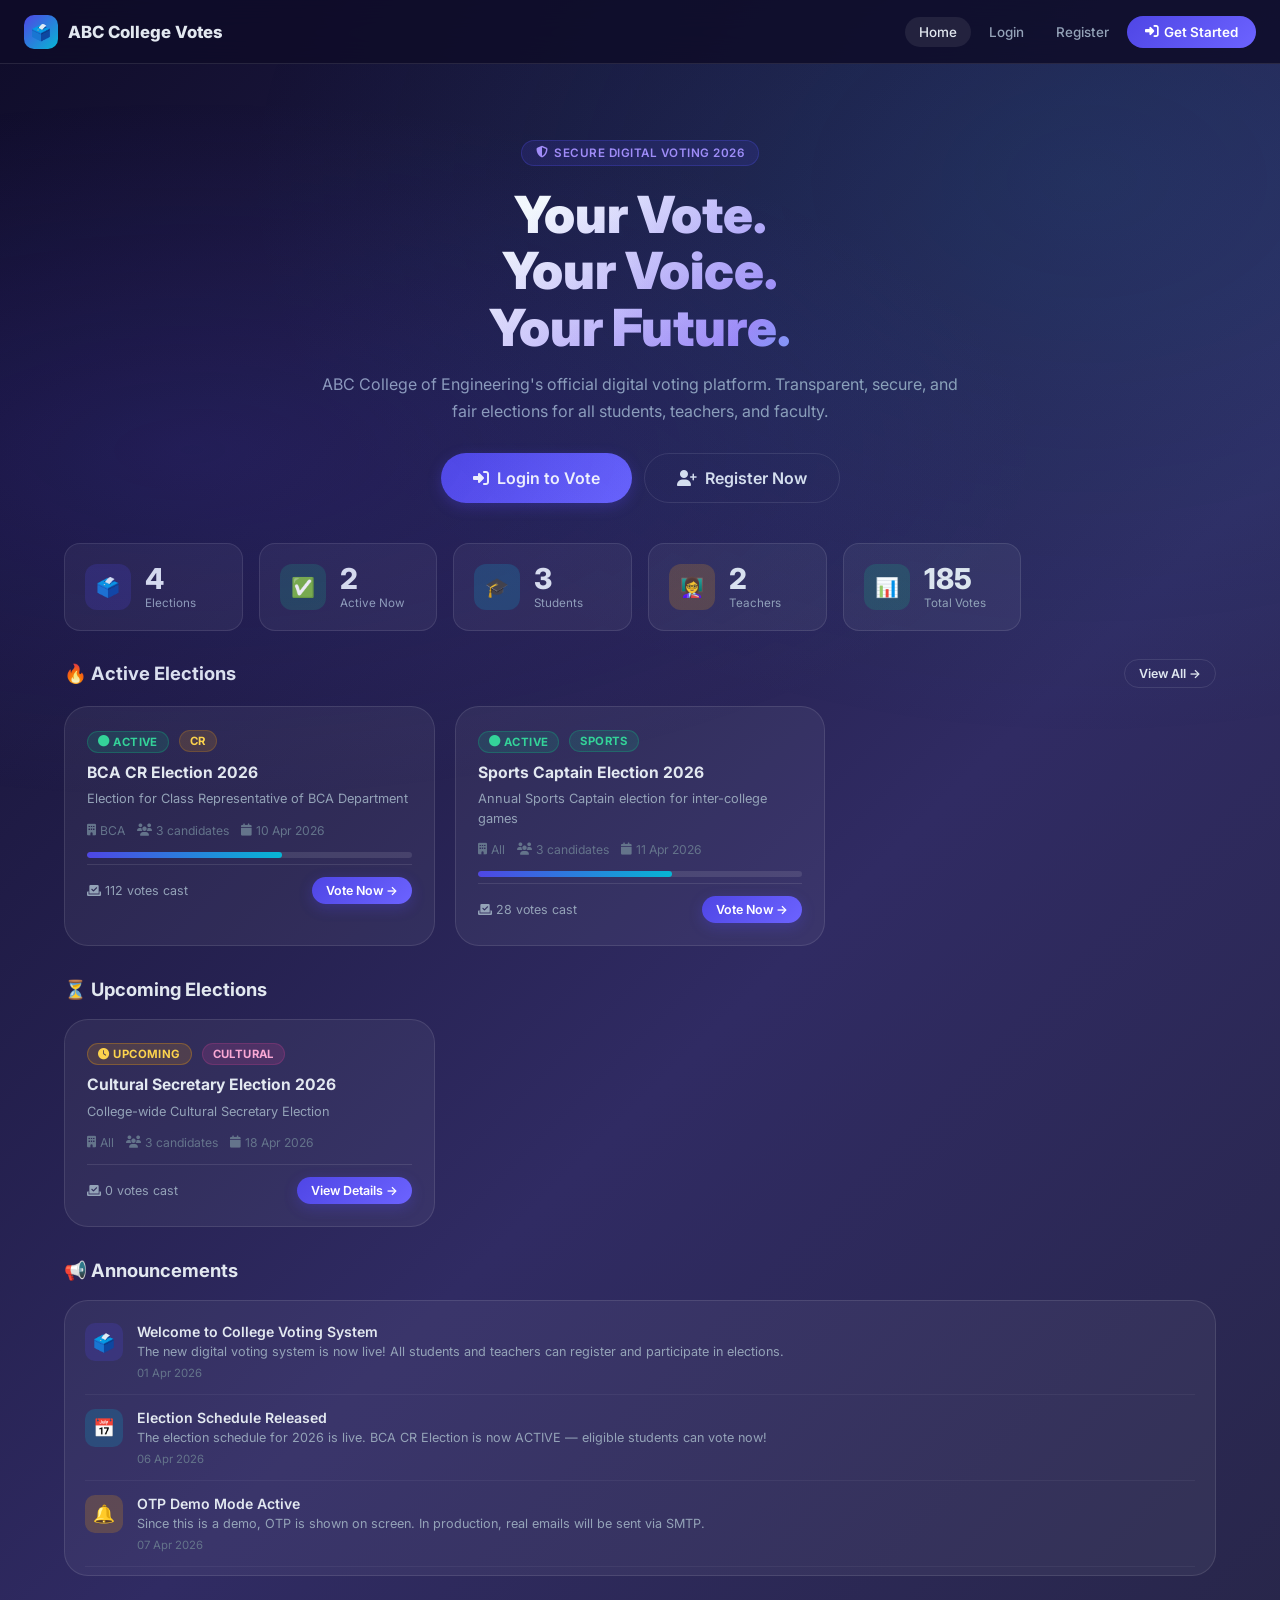
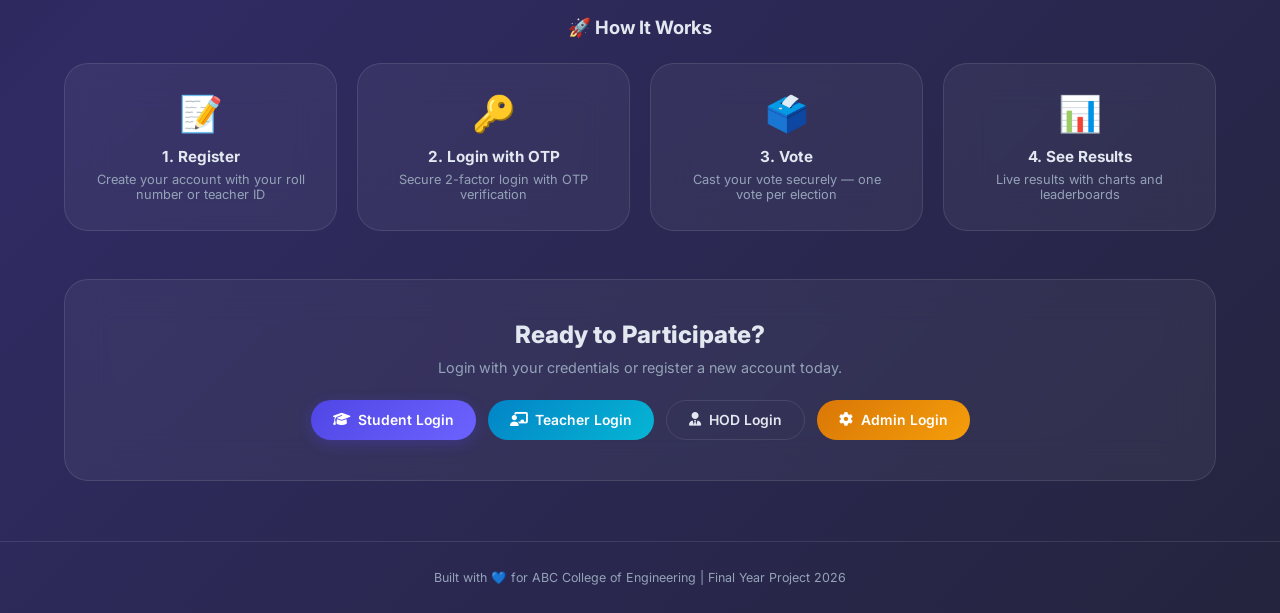
==== demo/index.html @ a4218368 "first commit" ====
<!DOCTYPE html>
<html lang="en">
<head>
<meta charset="UTF-8"><meta name="viewport" content="width=device-width,initial-scale=1">
<title>College Voting System – Digital Democracy</title>
<link rel="stylesheet" href="style.css">
<link rel="stylesheet" href="https://cdnjs.cloudflare.com/ajax/libs/font-awesome/6.5.0/css/all.min.css">
</head>
<body>
<nav class="nav">
  <a class="nav-logo" href="index.html"><span class="ico">🗳️</span>ABC College Votes</a>
  <div class="nav-links">
    <a class="nav-link active" href="index.html">Home</a>
    <a class="nav-link" href="login.html">Login</a>
    <a class="nav-link" href="register.html">Register</a>
    <a class="nav-btn" href="login.html"><i class="fas fa-sign-in-alt"></i>Get Started</a>
  </div>
</nav>

<div class="page">
  <!-- HERO -->
  <div class="hero fade">
    <div class="hero-badge"><i class="fas fa-shield-alt"></i>Secure Digital Voting 2026</div>
    <h1>Your Vote.<br>Your Voice.<br>Your Future.</h1>
    <p>ABC College of Engineering's official digital voting platform. Transparent, secure, and fair elections for all students, teachers, and faculty.</p>
    <div class="hero-btns">
      <a href="login.html" class="btn btn-primary btn-lg"><i class="fas fa-sign-in-alt"></i>Login to Vote</a>
      <a href="register.html" class="btn btn-outline btn-lg"><i class="fas fa-user-plus"></i>Register Now</a>
    </div>
  </div>

  <!-- STATS -->
  <div class="stats-grid fade" id="statsGrid">
    <div class="stat"><span class="stat-ico ico-p">🗳️</span><div><div class="stat-val" id="sElections">4</div><div class="stat-lbl">Elections</div></div></div>
    <div class="stat"><span class="stat-ico ico-g">✅</span><div><div class="stat-val" id="sActive">2</div><div class="stat-lbl">Active Now</div></div></div>
    <div class="stat"><span class="stat-ico ico-c">🎓</span><div><div class="stat-val" id="sStudents">3</div><div class="stat-lbl">Students</div></div></div>
    <div class="stat"><span class="stat-ico ico-o">👩‍🏫</span><div><div class="stat-val" id="sTeachers">2</div><div class="stat-lbl">Teachers</div></div></div>
    <div class="stat"><span class="stat-ico ico-g">📊</span><div><div class="stat-val" id="sVotes">—</div><div class="stat-lbl">Total Votes</div></div></div>
  </div>

  <!-- ACTIVE ELECTIONS -->
  <div class="sec-hd fade">
    <div class="sec-title">🔥 Active Elections</div>
    <a href="login.html" class="btn btn-sm btn-outline">View All →</a>
  </div>
  <div class="elections-grid fade" id="activeElections"></div>

  <!-- UPCOMING -->
  <div class="sec-hd fade">
    <div class="sec-title">⏳ Upcoming Elections</div>
  </div>
  <div class="elections-grid fade" id="upcomingElections"></div>

  <!-- ANNOUNCEMENTS -->
  <div class="sec-hd fade" style="margin-top:16px">
    <div class="sec-title">📢 Announcements</div>
  </div>
  <div class="tc fade">
    <div id="announcements" style="padding:8px 20px"></div>
  </div>

  <!-- HOW IT WORKS -->
  <div style="margin-top:40px;text-align:center" class="fade">
    <div class="sec-title" style="margin-bottom:24px">🚀 How It Works</div>
    <div style="display:grid;grid-template-columns:repeat(auto-fit,minmax(200px,1fr));gap:20px">
      <div class="glass-card" style="padding:28px;text-align:center">
        <div style="font-size:2.2rem;margin-bottom:12px">📝</div>
        <h3 style="font-size:.95rem;font-weight:700;margin-bottom:6px">1. Register</h3>
        <p style="font-size:.8rem;color:var(--muted)">Create your account with your roll number or teacher ID</p>
      </div>
      <div class="glass-card" style="padding:28px;text-align:center">
        <div style="font-size:2.2rem;margin-bottom:12px">🔑</div>
        <h3 style="font-size:.95rem;font-weight:700;margin-bottom:6px">2. Login with OTP</h3>
        <p style="font-size:.8rem;color:var(--muted)">Secure 2-factor login with OTP verification</p>
      </div>
      <div class="glass-card" style="padding:28px;text-align:center">
        <div style="font-size:2.2rem;margin-bottom:12px">🗳️</div>
        <h3 style="font-size:.95rem;font-weight:700;margin-bottom:6px">3. Vote</h3>
        <p style="font-size:.8rem;color:var(--muted)">Cast your vote securely — one vote per election</p>
      </div>
      <div class="glass-card" style="padding:28px;text-align:center">
        <div style="font-size:2.2rem;margin-bottom:12px">📊</div>
        <h3 style="font-size:.95rem;font-weight:700;margin-bottom:6px">4. See Results</h3>
        <p style="font-size:.8rem;color:var(--muted)">Live results with charts and leaderboards</p>
      </div>
    </div>
  </div>

  <!-- CTA -->
  <div style="text-align:center;margin-top:48px;padding:40px 20px" class="glass-card fade">
    <h2 style="font-size:1.5rem;font-weight:800;margin-bottom:10px">Ready to Participate?</h2>
    <p style="color:var(--muted);margin-bottom:24px;font-size:.9rem">Login with your credentials or register a new account today.</p>
    <div style="display:flex;gap:12px;justify-content:center;flex-wrap:wrap">
      <a href="login.html?role=student" class="btn btn-primary"><i class="fas fa-graduation-cap"></i>Student Login</a>
      <a href="login.html?role=teacher" class="btn btn-info"><i class="fas fa-chalkboard-teacher"></i>Teacher Login</a>
      <a href="login.html?role=hod" class="btn btn-outline"><i class="fas fa-user-tie"></i>HOD Login</a>
      <a href="login.html?role=admin" class="btn btn-warning"><i class="fas fa-cog"></i>Admin Login</a>
    </div>
  </div>
</div>

<footer>Built with 💙 for ABC College of Engineering | Final Year Project 2026</footer>

<script src="app.js"></script>
<script>
// Load live data
const elections = getElections();
const votes     = DB.getO('votes');

// Stats
let totalVotes = 0;
Object.values(votes).forEach(ev => totalVotes += Object.values(ev).reduce((a,b)=>a+b,0));
document.getElementById('sElections').textContent = elections.length;
document.getElementById('sActive').textContent    = elections.filter(e=>e.status==='active').length;
document.getElementById('sStudents').textContent  = DB.get('students').length;
document.getElementById('sTeachers').textContent  = DB.get('teachers').length;
document.getElementById('sVotes').textContent     = totalVotes;

// Election card builder
function elCard(e) {
  const total = getVoteCount(e.id);
  const statusColors = { active:'badge-active', upcoming:'badge-upcoming', completed:'badge-completed' };
  const typeColors   = { cr:'badge-cr',student:'badge-student',teacher:'badge-teacher',cultural:'badge-cultural',sports:'badge-active',hod:'badge-hod',general:'badge-teacher' };
  return `<div class="ec" onclick="window.location.href='login.html'">
    <span class="badge ${statusColors[e.status]||'badge-upcoming'}">
      <i class="fas fa-${e.status==='active'?'circle':'clock'}"></i>${e.status.toUpperCase()}
    </span>
    <span class="badge ${typeColors[e.type]||'badge-student'}" style="margin-left:6px">${e.type.toUpperCase()}</span>
    <div class="ec-title">${e.title}</div>
    <div class="ec-desc">${e.desc}</div>
    <div class="ec-meta">
      <span><i class="fas fa-building"></i>${e.dept}</span>
      <span><i class="fas fa-users"></i>${e.candidates.length} candidates</span>
      <span><i class="fas fa-calendar"></i>${fmtDate(e.end)}</span>
    </div>
    ${e.status==='active'?`<div class="prog"><div class="prog-fill" style="width:60%"></div></div>`:''}
    <div class="ec-footer">
      <span style="font-size:.78rem;color:var(--muted)"><i class="fas fa-vote-yea"></i> ${total} votes cast</span>
      <a href="login.html" class="btn btn-sm btn-primary">
        ${e.status==='active'?'Vote Now':'View Details'} →
      </a>
    </div>
  </div>`;
}

document.getElementById('activeElections').innerHTML   = elections.filter(e=>e.status==='active').map(elCard).join('') || '<p style="color:var(--muted)">No active elections right now.</p>';
document.getElementById('upcomingElections').innerHTML = elections.filter(e=>e.status==='upcoming').map(elCard).join('')|| '<p style="color:var(--muted)">No upcoming elections scheduled.</p>';

// Announcements
const anns = DB.get('announcements');
document.getElementById('announcements').innerHTML = anns.map(a=>`
  <div style="display:flex;gap:14px;padding:14px 0;border-bottom:1px solid rgba(255,255,255,.05)">
    <div style="width:38px;height:38px;border-radius:10px;background:${a.color};display:flex;align-items:center;justify-content:center;font-size:1.1rem;flex-shrink:0">${a.icon}</div>
    <div>
      <div style="font-size:.88rem;font-weight:600;margin-bottom:3px">${a.title}</div>
      <div style="font-size:.79rem;color:var(--muted);line-height:1.5">${a.body}</div>
      <div style="font-size:.71rem;color:var(--dim);margin-top:4px">${fmtDate(a.date)}</div>
    </div>
  </div>`).join('');
</script>
</body>
</html>
---- demo/style.css ----
@import url('https://fonts.googleapis.com/css2?family=Inter:wght@400;500;600;700;800;900&display=swap');
:root{--p:#4f46e5;--pl:#6c63ff;--a:#06b6d4;--s:#10b981;--w:#f59e0b;--d:#ef4444;--bg:#0f0c29;--card:rgba(255,255,255,.05);--border:rgba(255,255,255,.1);--text:#e2e8f0;--muted:#94a3b8;--dim:#64748b;--r:12px;--rl:16px;--rx:24px;--rf:999px}
*{box-sizing:border-box;margin:0;padding:0}
html{scroll-behavior:smooth}
body{font-family:'Inter',sans-serif;background:linear-gradient(135deg,#0f0c29,#302b63,#24243e);min-height:100vh;color:var(--text);overflow-x:hidden}
body::before{content:'';position:fixed;inset:0;background:radial-gradient(ellipse at 15% 50%,rgba(79,70,229,.15),transparent 55%),radial-gradient(ellipse at 85% 20%,rgba(6,182,212,.1),transparent 55%);pointer-events:none;z-index:0}
#app{position:relative;z-index:1;min-height:100vh}
/* Nav */
.nav{position:fixed;top:0;left:0;right:0;z-index:100;background:rgba(15,12,41,.85);backdrop-filter:blur(20px);border-bottom:1px solid var(--border);height:64px;display:flex;align-items:center;padding:0 24px;gap:12px}
.nav-logo{display:flex;align-items:center;gap:10px;font-size:1.05rem;font-weight:800;text-decoration:none;color:var(--text)}
.nav-logo .ico{width:34px;height:34px;border-radius:10px;background:linear-gradient(135deg,var(--p),var(--a));display:flex;align-items:center;justify-content:center;font-size:1rem}
.nav-links{display:flex;align-items:center;gap:4px;margin-left:auto}
.nav-link{padding:7px 14px;border-radius:var(--rf);text-decoration:none;color:var(--muted);font-size:.84rem;font-weight:500;transition:.2s;cursor:pointer;border:none;background:none;font-family:inherit}
.nav-link:hover,.nav-link.active{color:var(--text);background:rgba(255,255,255,.08)}
.nav-btn{padding:8px 18px;border-radius:var(--rf);background:linear-gradient(135deg,var(--p),var(--pl));color:#fff;font-size:.84rem;font-weight:600;cursor:pointer;border:none;font-family:inherit;transition:.2s;text-decoration:none;display:inline-flex;align-items:center;gap:6px}
.nav-btn:hover{transform:translateY(-1px);box-shadow:0 0 20px rgba(79,70,229,.4)}
/* Buttons */
.btn{display:inline-flex;align-items:center;gap:8px;padding:11px 22px;border-radius:var(--rf);font-size:.87rem;font-weight:600;cursor:pointer;border:none;font-family:inherit;text-decoration:none;transition:.2s;white-space:nowrap}
.btn-primary{background:linear-gradient(135deg,var(--p),var(--pl));color:#fff;box-shadow:0 4px 14px rgba(79,70,229,.3)}
.btn-primary:hover{transform:translateY(-2px);box-shadow:0 8px 24px rgba(79,70,229,.4)}
.btn-outline{background:transparent;border:1px solid var(--border);color:var(--text)}
.btn-outline:hover{background:rgba(255,255,255,.08)}
.btn-success{background:linear-gradient(135deg,#059669,var(--s));color:#fff}
.btn-warning{background:linear-gradient(135deg,#d97706,var(--w));color:#fff}
.btn-danger{background:linear-gradient(135deg,#dc2626,var(--d));color:#fff}
.btn-info{background:linear-gradient(135deg,#0284c7,var(--a));color:#fff}
.btn-sm{padding:6px 14px;font-size:.78rem}
.btn-lg{padding:14px 32px;font-size:1rem}
.btn-full{width:100%;justify-content:center}
.btn:disabled{opacity:.5;cursor:not-allowed;transform:none!important}
/* Cards */
.glass-card{background:var(--card);backdrop-filter:blur(20px);border:1px solid var(--border);border-radius:var(--rx);transition:.3s}
.glass-card:hover{border-color:rgba(255,255,255,.18);background:rgba(255,255,255,.07);transform:translateY(-2px);box-shadow:0 16px 48px rgba(0,0,0,.4)}
/* Forms */
.form-group{margin-bottom:18px}
.form-label{display:block;font-size:.82rem;font-weight:600;color:var(--muted);margin-bottom:7px}
.form-control{width:100%;padding:11px 14px;background:rgba(0,0,0,.3);border:1px solid var(--border);border-radius:var(--r);color:var(--text);font-family:inherit;font-size:.9rem;transition:.2s;outline:none}
.form-control:focus{border-color:var(--p);background:rgba(79,70,229,.08);box-shadow:0 0 0 3px rgba(79,70,229,.15)}
.form-control::placeholder{color:var(--dim)}
select.form-control{appearance:none;background-image:url("data:image/svg+xml,%3Csvg xmlns='http://www.w3.org/2000/svg' width='12' height='12' fill='%2394a3b8' viewBox='0 0 16 16'%3E%3Cpath d='M7.247 11.14L2.451 5.658C1.885 5.013 2.345 4 3.204 4h9.592a1 1 0 0 1 .753 1.659l-4.796 5.48a1 1 0 0 1-1.506 0z'/%3E%3C/svg%3E");background-repeat:no-repeat;background-position:right 12px center;padding-right:32px}
.fi{position:relative}.fi .icon{position:absolute;left:13px;top:50%;transform:translateY(-50%);color:var(--muted);font-size:.9rem}.fi .form-control{padding-left:38px}
/* Alerts */
.alert{padding:12px 16px;border-radius:var(--r);font-size:.87rem;font-weight:500;margin-bottom:16px;display:flex;align-items:center;gap:8px}
.alert-danger{background:rgba(239,68,68,.12);border:1px solid rgba(239,68,68,.25);color:#fca5a5}
.alert-success{background:rgba(16,185,129,.12);border:1px solid rgba(16,185,129,.25);color:#6ee7b7}
.alert-warning{background:rgba(245,158,11,.12);border:1px solid rgba(245,158,11,.25);color:#fcd34d}
.alert-info{background:rgba(59,130,246,.12);border:1px solid rgba(59,130,246,.25);color:#93c5fd}
.alert-demo{background:linear-gradient(135deg,rgba(79,70,229,.15),rgba(6,182,212,.1));border:1px solid rgba(79,70,229,.3);flex-direction:column;text-align:center;padding:16px}
/* Role tabs */
.role-tabs{display:flex;background:rgba(0,0,0,.3);border:1px solid var(--border);border-radius:var(--rf);padding:4px;margin-bottom:24px}
.role-tab{flex:1;text-align:center;padding:8px 4px;border-radius:var(--rf);font-size:.75rem;font-weight:600;cursor:pointer;color:var(--muted);transition:.2s;border:none;background:none;font-family:inherit}
.role-tab.active{background:linear-gradient(135deg,var(--p),var(--pl));color:#fff}
/* OTP */
.otp-inputs{display:flex;gap:10px;justify-content:center;margin:20px 0}
.otp-inp{width:50px;height:58px;text-align:center;font-size:1.5rem;font-weight:700;background:rgba(0,0,0,.4);border:2px solid var(--border);border-radius:var(--r);color:var(--text);font-family:inherit;outline:none;transition:.2s}
.otp-inp:focus{border-color:var(--p);box-shadow:0 0 0 3px rgba(79,70,229,.2)}
.otp-timer{text-align:center;font-size:.82rem;color:var(--muted);margin-bottom:12px}
/* Status badges */
.badge{display:inline-flex;align-items:center;gap:4px;padding:3px 10px;border-radius:var(--rf);font-size:.71rem;font-weight:700;letter-spacing:.4px;text-transform:uppercase}
.badge-active{background:rgba(16,185,129,.15);color:#34d399;border:1px solid rgba(16,185,129,.3)}
.badge-upcoming{background:rgba(245,158,11,.15);color:#fcd34d;border:1px solid rgba(245,158,11,.3)}
.badge-completed{background:rgba(148,163,184,.15);color:#94a3b8;border:1px solid rgba(100,116,139,.3)}
.badge-pending{background:rgba(245,158,11,.15);color:#fcd34d;border:1px solid rgba(245,158,11,.3)}
.badge-approved{background:rgba(16,185,129,.15);color:#34d399;border:1px solid rgba(16,185,129,.3)}
.badge-cr{background:rgba(245,158,11,.15);color:#fcd34d;border:1px solid rgba(245,158,11,.2)}
.badge-cultural{background:rgba(236,72,153,.15);color:#f9a8d4;border:1px solid rgba(236,72,153,.2)}
.badge-student{background:rgba(79,70,229,.15);color:#a78bfa;border:1px solid rgba(79,70,229,.2)}
.badge-teacher{background:rgba(6,182,212,.15);color:#38bdf8;border:1px solid rgba(6,182,212,.2)}
.badge-hod{background:rgba(168,85,247,.15);color:#c084fc;border:1px solid rgba(168,85,247,.2)}
/* Dashboard sidebar */
.dash-layout{display:flex;min-height:100vh}
.sidebar{width:240px;flex-shrink:0;background:rgba(0,0,0,.3);border-right:1px solid var(--border);padding:64px 0 20px;position:fixed;top:0;left:0;bottom:0;overflow-y:auto;z-index:10}
.sb-profile{padding:20px;border-bottom:1px solid var(--border);margin-bottom:8px;display:flex;align-items:center;gap:12px}
.sb-avatar{width:40px;height:40px;border-radius:50%;background:linear-gradient(135deg,var(--p),var(--a));display:flex;align-items:center;justify-content:center;font-weight:700;font-size:1rem;flex-shrink:0}
.sb-name{font-size:.85rem;font-weight:600}.sb-role{font-size:.71rem;color:var(--muted)}
.sb-section{font-size:.66rem;font-weight:700;letter-spacing:1px;text-transform:uppercase;color:var(--dim);padding:14px 20px 4px}
.sb-item{display:flex;align-items:center;gap:10px;padding:10px 20px;color:var(--muted);font-size:.84rem;font-weight:500;cursor:pointer;transition:.2s;border:none;background:none;font-family:inherit;width:100%;text-align:left;text-decoration:none}
.sb-item:hover{background:rgba(255,255,255,.07);color:var(--text)}
.sb-item.active{background:rgba(79,70,229,.15);color:#a78bfa;font-weight:600}
.sb-item i{width:18px;text-align:center}
.main{margin-left:240px;flex:1;padding:80px 32px 40px;min-width:0}
/* Stats cards */
.stats-grid{display:grid;grid-template-columns:repeat(auto-fill,minmax(170px,1fr));gap:16px;margin-bottom:28px}
.stat{background:var(--card);border:1px solid var(--border);border-radius:var(--rl);padding:20px;display:flex;align-items:center;gap:14px;transition:.2s}
.stat:hover{border-color:rgba(255,255,255,.18);transform:translateY(-2px)}
.stat-ico{width:46px;height:46px;border-radius:var(--r);display:flex;align-items:center;justify-content:center;font-size:1.2rem;flex-shrink:0}
.ico-p{background:rgba(79,70,229,.2);color:#a78bfa}.ico-c{background:rgba(6,182,212,.2);color:#38bdf8}
.ico-g{background:rgba(16,185,129,.2);color:#34d399}.ico-o{background:rgba(245,158,11,.2);color:#fcd34d}
.ico-r{background:rgba(239,68,68,.2);color:#fca5a5}
.stat-val{font-size:1.8rem;font-weight:800;line-height:1}.stat-lbl{font-size:.73rem;color:var(--muted);margin-top:2px}
/* Table card */
.tc{background:var(--card);border:1px solid var(--border);border-radius:var(--rx);overflow:hidden;margin-bottom:24px}
.tc-head{padding:16px 22px;border-bottom:1px solid var(--border);display:flex;align-items:center;justify-content:space-between}
.tc-title{font-size:.95rem;font-weight:700}
table{width:100%;border-collapse:collapse}
thead th{padding:11px 20px;text-align:left;font-size:.72rem;font-weight:700;text-transform:uppercase;letter-spacing:.5px;color:var(--muted);background:rgba(0,0,0,.2)}
tbody td{padding:13px 20px;font-size:.86rem;border-bottom:1px solid rgba(255,255,255,.04)}
tbody tr:last-child td{border-bottom:none}
tbody tr:hover td{background:rgba(255,255,255,.03)}
/* Election cards */
.elections-grid{display:grid;grid-template-columns:repeat(auto-fill,minmax(300px,1fr));gap:20px;margin-bottom:32px}
.ec{background:var(--card);border:1px solid var(--border);border-radius:var(--rx);padding:22px;cursor:pointer;transition:.3s;position:relative;overflow:hidden}
.ec::before{content:'';position:absolute;top:0;left:0;right:0;height:3px;background:linear-gradient(90deg,var(--p),var(--a));opacity:0;transition:.3s}
.ec:hover{border-color:rgba(79,70,229,.4);transform:translateY(-4px);box-shadow:0 12px 40px rgba(0,0,0,.4)}
.ec:hover::before{opacity:1}
.ec-title{font-size:.98rem;font-weight:700;margin:10px 0 6px;line-height:1.3}
.ec-desc{font-size:.8rem;color:var(--muted);margin-bottom:14px;line-height:1.5}
.ec-meta{display:flex;gap:12px;font-size:.76rem;color:var(--dim);margin-bottom:14px;flex-wrap:wrap}
.ec-meta span{display:flex;align-items:center;gap:4px}
.ec-footer{display:flex;align-items:center;justify-content:space-between;padding-top:12px;border-top:1px solid var(--border)}
/* Progress */
.prog{height:6px;background:rgba(255,255,255,.1);border-radius:3px;overflow:hidden;margin:6px 0}
.prog-fill{height:100%;border-radius:3px;background:linear-gradient(90deg,var(--p),var(--a));transition:width .5s}
/* Candidate cards */
.cand-grid{display:grid;grid-template-columns:repeat(auto-fill,minmax(190px,1fr));gap:16px;margin:18px 0}
.cand{background:var(--card);border:2px solid var(--border);border-radius:var(--rx);padding:20px;text-align:center;cursor:pointer;transition:.3s;position:relative}
.cand:hover{border-color:rgba(79,70,229,.5);transform:translateY(-2px)}
.cand.selected{border-color:var(--p);background:rgba(79,70,229,.1);box-shadow:0 0 0 3px rgba(79,70,229,.2)}
.cand .chk{position:absolute;top:10px;right:10px;width:22px;height:22px;border-radius:50%;background:var(--p);display:none;align-items:center;justify-content:center;font-size:.65rem;color:#fff}
.cand.selected .chk{display:flex}
.cand-av{width:68px;height:68px;border-radius:50%;background:linear-gradient(135deg,var(--p),var(--a));display:flex;align-items:center;justify-content:center;font-size:1.7rem;margin:0 auto 10px;font-weight:700}
.cand-name{font-size:.92rem;font-weight:700;margin-bottom:3px}
.cand-sub{font-size:.76rem;color:var(--muted)}
.cand-votes{font-size:.78rem;color:var(--a);margin-top:6px;font-weight:600}
/* Winner */
.winner-card{background:linear-gradient(135deg,rgba(79,70,229,.2),rgba(6,182,212,.15));border:1px solid rgba(79,70,229,.3);border-radius:var(--rx);padding:28px;text-align:center;margin-bottom:20px}
.winner-av{width:76px;height:76px;border-radius:50%;background:linear-gradient(135deg,#f59e0b,#fbbf24);display:flex;align-items:center;justify-content:center;font-size:1.8rem;margin:0 auto 10px;border:3px solid rgba(245,158,11,.4);box-shadow:0 0 20px rgba(245,158,11,.3)}
/* Toast */
.toast{position:fixed;bottom:24px;right:24px;z-index:999;background:#1e1b3a;border:1px solid var(--border);border-radius:var(--rl);padding:14px 20px;display:flex;align-items:center;gap:12px;font-size:.87rem;font-weight:500;box-shadow:0 16px 48px rgba(0,0,0,.4);animation:slideIn .3s ease;max-width:340px}
@keyframes slideIn{from{transform:translateX(100%);opacity:0}to{transform:translateX(0);opacity:1}}
.toast-s{border-color:rgba(16,185,129,.4)}.toast-s i{color:#34d399}
.toast-e{border-color:rgba(239,68,68,.4)}.toast-e i{color:#fca5a5}
/* Modal */
.overlay{position:fixed;inset:0;background:rgba(0,0,0,.7);backdrop-filter:blur(8px);display:flex;align-items:center;justify-content:center;z-index:200;padding:20px}
.modal{background:#1a1635;border:1px solid var(--border);border-radius:var(--rx);padding:30px;width:100%;max-width:460px}
/* Leaderboard */
.leader-row{display:flex;align-items:center;gap:14px;padding:12px 0;border-bottom:1px solid rgba(255,255,255,.05)}
.leader-row:last-child{border-bottom:none}
.lr-rank{width:30px;height:30px;border-radius:50%;display:flex;align-items:center;justify-content:center;font-size:.82rem;font-weight:700;flex-shrink:0}
.r1{background:linear-gradient(135deg,#f59e0b,#fbbf24);color:#000}
.r2{background:linear-gradient(135deg,#94a3b8,#cbd5e1);color:#000}
.r3{background:linear-gradient(135deg,#b45309,#d97706);color:#fff}
.rn{background:rgba(255,255,255,.1);color:var(--muted)}
.lr-name{font-weight:600;font-size:.9rem}.lr-sub{font-size:.74rem;color:var(--muted)}
.lr-votes{margin-left:auto;font-weight:700;color:var(--a);font-size:.88rem}
/* Animations */
.fade{animation:fadeIn .4s ease}
@keyframes fadeIn{from{opacity:0;transform:translateY(8px)}to{opacity:1;transform:translateY(0)}}
/* Section header */
.sec-hd{display:flex;align-items:center;justify-content:space-between;margin-bottom:18px}
.sec-title{font-size:1.15rem;font-weight:700}
/* Hero */
.hero{text-align:center;padding:60px 20px 40px;max-width:700px;margin:0 auto}
.hero-badge{display:inline-flex;align-items:center;gap:6px;background:rgba(79,70,229,.15);border:1px solid rgba(79,70,229,.3);border-radius:var(--rf);padding:5px 14px;font-size:.73rem;font-weight:600;color:#a78bfa;margin-bottom:20px;text-transform:uppercase;letter-spacing:.5px}
.hero h1{font-size:clamp(1.8rem,5vw,3.2rem);font-weight:900;line-height:1.1;margin-bottom:16px;background:linear-gradient(135deg,#fff 30%,#a78bfa 70%,#38bdf8);-webkit-background-clip:text;-webkit-text-fill-color:transparent;background-clip:text}
.hero p{font-size:1rem;color:var(--muted);margin-bottom:28px;line-height:1.7}
.hero-btns{display:flex;gap:12px;justify-content:center;flex-wrap:wrap}
/* Page wrapper */
.page{padding:80px 24px 60px;max-width:1200px;margin:0 auto}
.page-sm{padding:80px 20px 60px;max-width:480px;margin:0 auto}
.page-md{padding:80px 20px 60px;max-width:720px;margin:0 auto}
/* Footer */
footer{text-align:center;padding:28px;color:var(--muted);font-size:.78rem;border-top:1px solid var(--border)}
/* Responsive */
@media(max-width:768px){.sidebar{display:none}.main{margin-left:0;padding:72px 16px 32px}.elections-grid{grid-template-columns:1fr}.stats-grid{grid-template-columns:1fr 1fr}.cand-grid{grid-template-columns:1fr 1fr}}
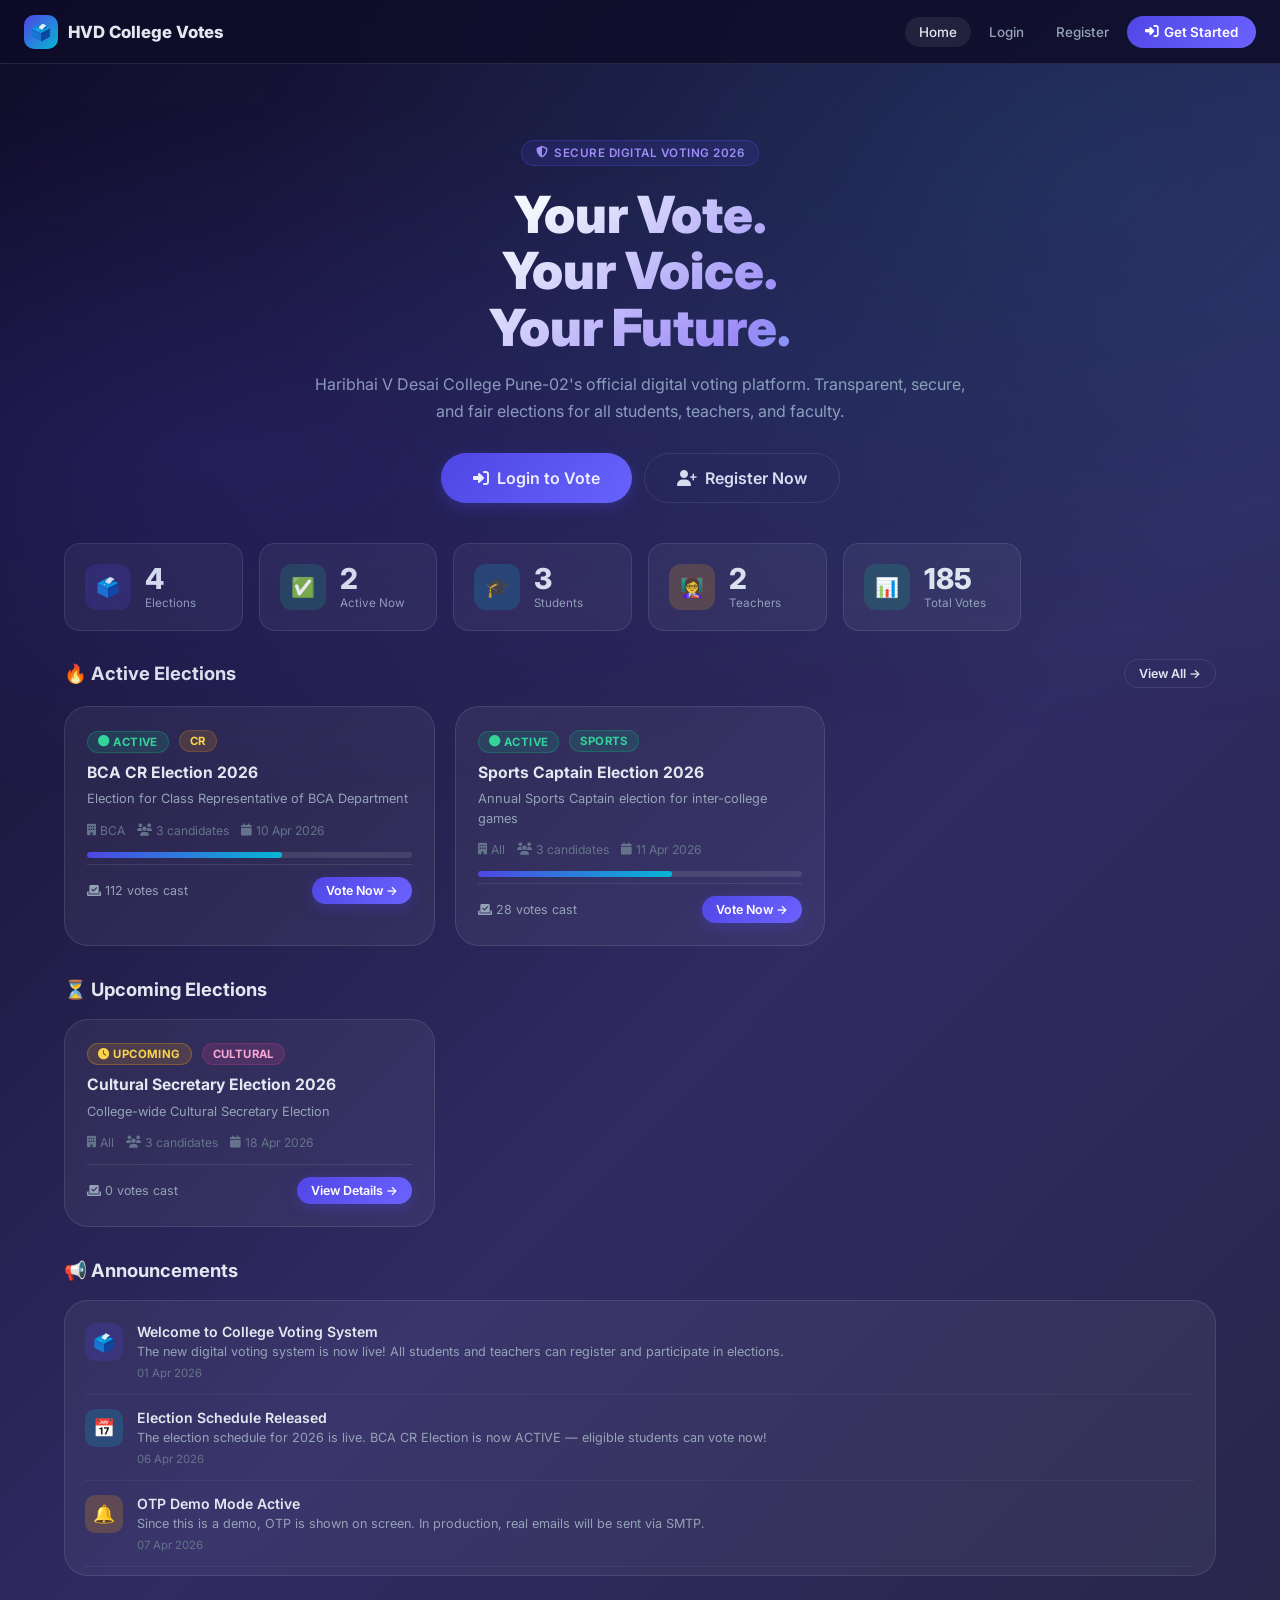
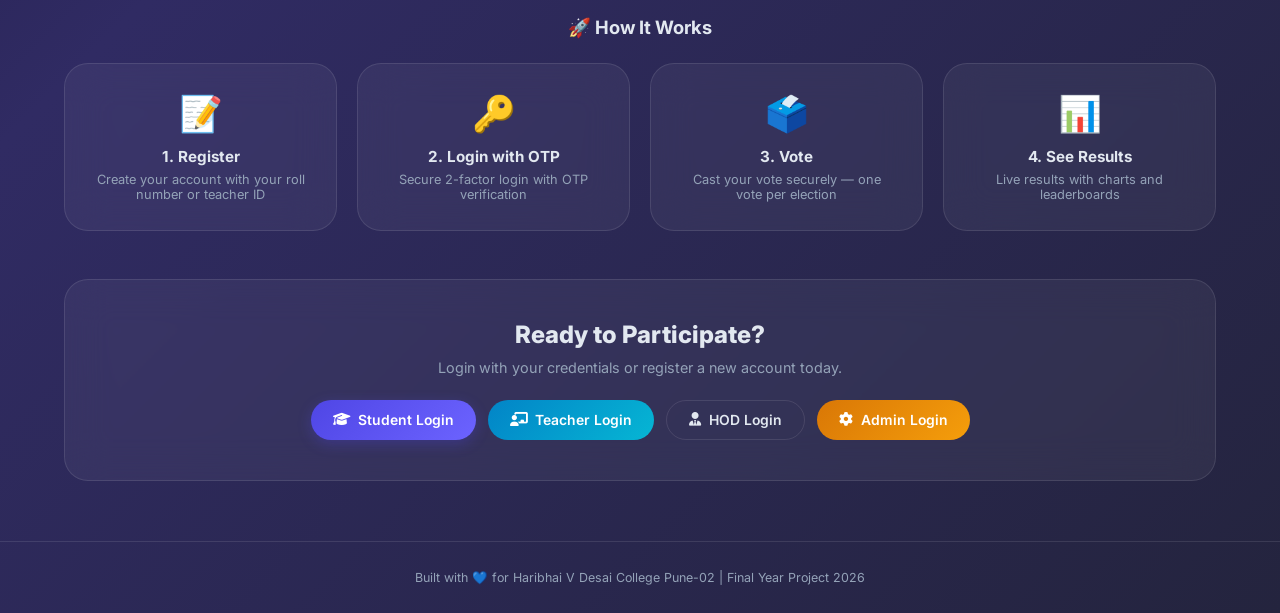
==== commit 3202a65b: "collage name chanages" ====
--- a/demo/index.html
+++ b/demo/index.html
@@ -1,4 +1,4 @@
-<!DOCTYPE html>
+﻿<!DOCTYPE html>
 <html lang="en">
 <head>
 <meta charset="UTF-8"><meta name="viewport" content="width=device-width,initial-scale=1">
@@ -8,7 +8,7 @@
 </head>
 <body>
 <nav class="nav">
-  <a class="nav-logo" href="index.html"><span class="ico">🗳️</span>ABC College Votes</a>
+  <a class="nav-logo" href="index.html"><span class="ico">🗳️</span>HVD College Votes</a>
   <div class="nav-links">
     <a class="nav-link active" href="index.html">Home</a>
     <a class="nav-link" href="login.html">Login</a>
@@ -22,7 +22,7 @@
   <div class="hero fade">
     <div class="hero-badge"><i class="fas fa-shield-alt"></i>Secure Digital Voting 2026</div>
     <h1>Your Vote.<br>Your Voice.<br>Your Future.</h1>
-    <p>ABC College of Engineering's official digital voting platform. Transparent, secure, and fair elections for all students, teachers, and faculty.</p>
+    <p>Haribhai V Desai College Pune-02's official digital voting platform. Transparent, secure, and fair elections for all students, teachers, and faculty.</p>
     <div class="hero-btns">
       <a href="login.html" class="btn btn-primary btn-lg"><i class="fas fa-sign-in-alt"></i>Login to Vote</a>
       <a href="register.html" class="btn btn-outline btn-lg"><i class="fas fa-user-plus"></i>Register Now</a>
@@ -99,7 +99,7 @@
   </div>
 </div>
 
-<footer>Built with 💙 for ABC College of Engineering | Final Year Project 2026</footer>
+<footer>Built with 💙 for Haribhai V Desai College Pune-02 | Final Year Project 2026</footer>
 
 <script src="app.js"></script>
 <script>
@@ -160,3 +160,4 @@
 </script>
 </body>
 </html>
+
